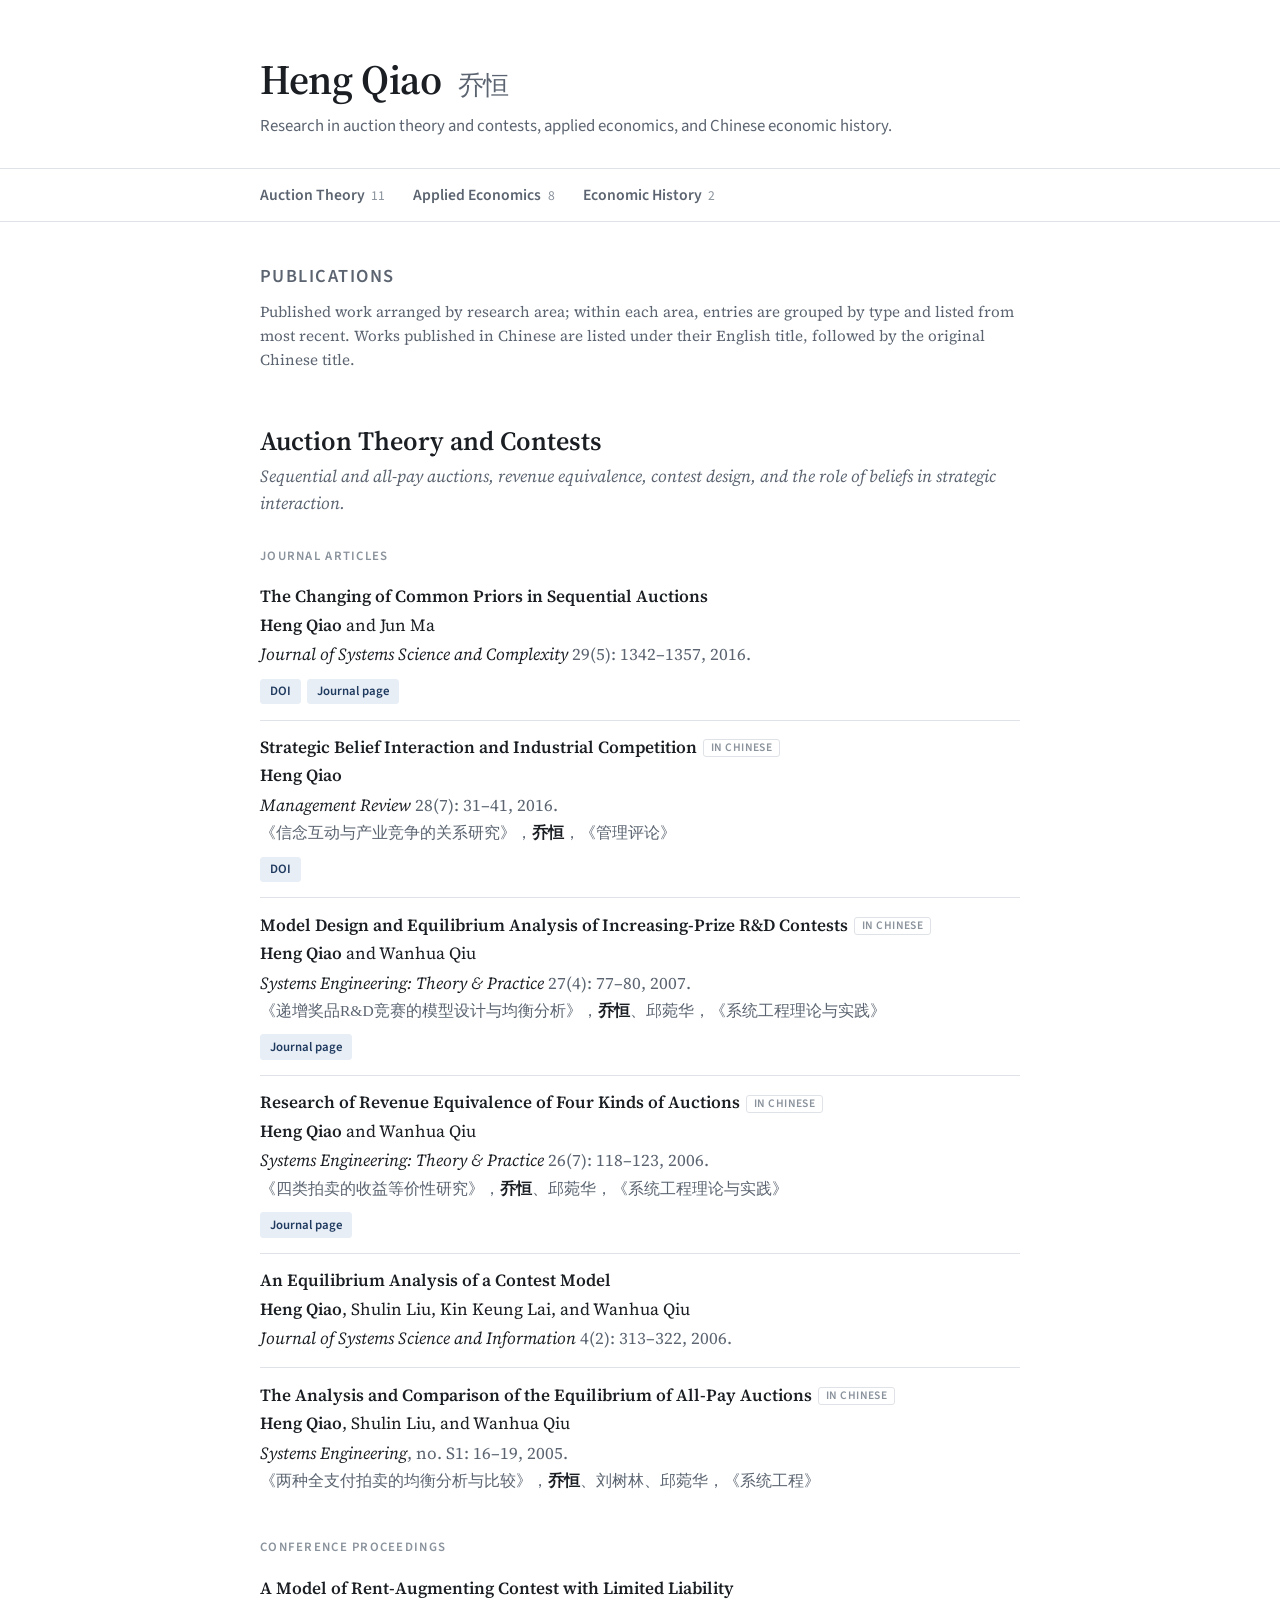
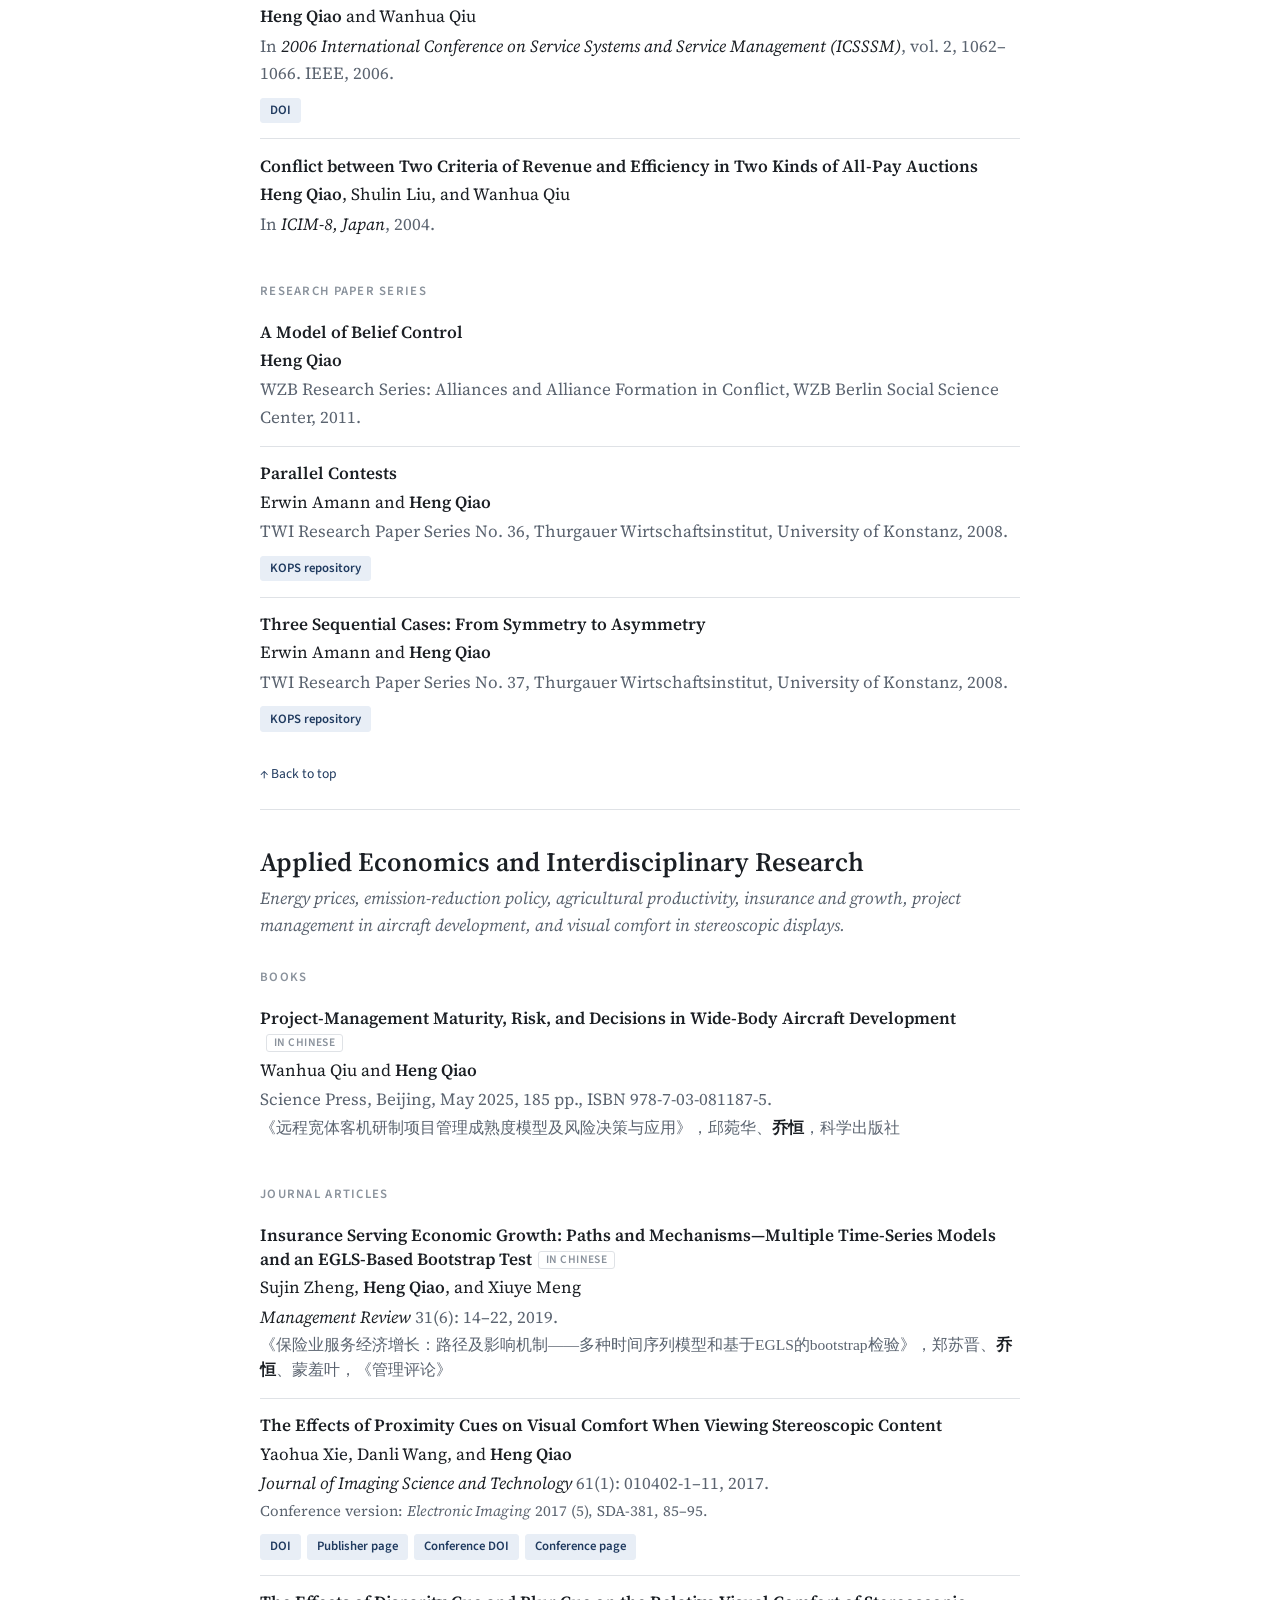
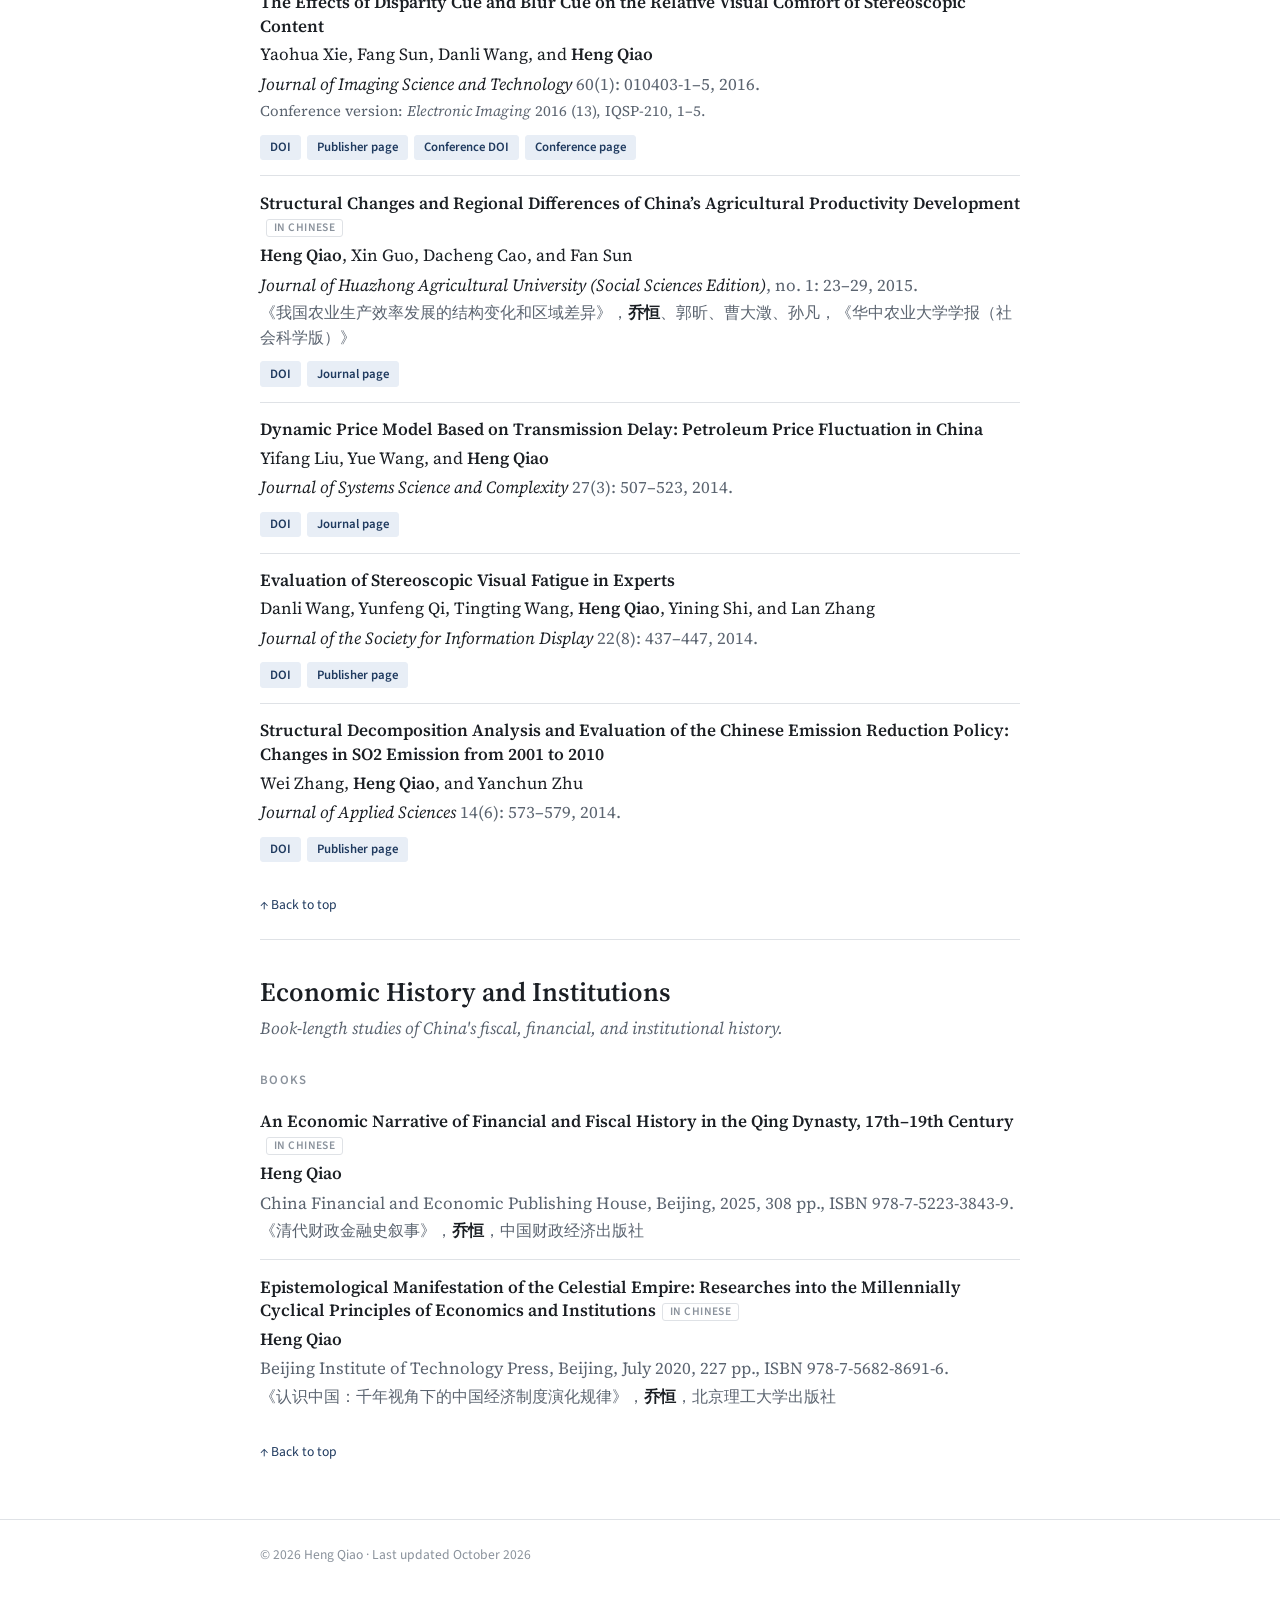
==== index.html @ 8ff8feac "Publish research website: publications by research area Co-Authored-By: Claude Opus 5.5 <noreply@ant" ====
<!DOCTYPE html>
<html lang="en">
<head>
  <meta charset="utf-8">
  <meta name="viewport" content="width=device-width, initial-scale=1">
  <title>Heng Qiao — Research</title>
  <meta name="description" content="Heng Qiao (乔恒): research in auction theory and contests, applied economics, and Chinese economic history.">
  <link rel="preconnect" href="https://fonts.googleapis.com">
  <link rel="preconnect" href="https://fonts.gstatic.com" crossorigin>
  <link rel="stylesheet" href="https://fonts.googleapis.com/css2?family=Source+Sans+3:wght@400;600&family=Source+Serif+4:ital,opsz,wght@0,8..60,400;0,8..60,600;1,8..60,400&display=swap">
  <link rel="stylesheet" href="css/style.css">
</head>
<body>
  <header class="masthead">
    <div class="wrap">
      <h1 class="name">Heng Qiao <span class="name-zh" lang="zh-CN">乔恒</span></h1>
      <p class="tagline">Research in auction theory and contests, applied economics, and Chinese economic history.</p>
    </div>
  </header>

  <nav class="section-nav" aria-label="Research areas">
    <div class="wrap">
      <ul id="section-nav-list"></ul>
    </div>
  </nav>

  <main class="wrap" id="top">
    <h2 class="page-title">Publications</h2>
    <p class="page-note">Published work arranged by research area; within each area, entries are grouped by type and listed from most recent. Works published in Chinese are listed under their English title, followed by the original Chinese title.</p>

    <div id="publications" aria-live="polite">
      <noscript><p class="status">This list needs JavaScript to display.</p></noscript>
    </div>
  </main>

  <footer class="site-footer">
    <div class="wrap">
      <p>© <span id="year-now">2026</span> Heng Qiao · Last updated <span id="updated">October 2026</span></p>
    </div>
  </footer>

  <script src="js/render-publications.js"></script>
</body>
</html>
---- css/style.css ----
:root {
  --ink: #1b1f24;
  --muted: #5b6470;
  --faint: #8a929c;
  --rule: #dfe2e6;
  --paper: #ffffff;
  --accent: #1f3a5f;
  --accent-soft: #e8eef6;
  --serif: "Source Serif 4", Georgia, "Times New Roman", serif;
  --sans: "Source Sans 3", "Helvetica Neue", Arial, sans-serif;
  --cjk: "Songti SC", "STSong", "Noto Serif CJK SC", "Source Han Serif SC", "SimSun", serif;
  --nav-h: 3.25rem;
}

@media (prefers-color-scheme: dark) {
  :root {
    --ink: #e6e8eb;
    --muted: #a7afb9;
    --faint: #7d8691;
    --rule: #2e343b;
    --paper: #14171b;
    --accent: #9cb8de;
    --accent-soft: #1e2a3a;
  }
}

* { box-sizing: border-box; }

html { scroll-behavior: smooth; }

body {
  margin: 0;
  background: var(--paper);
  color: var(--ink);
  font-family: var(--serif);
  font-size: 17px;
  line-height: 1.6;
  -webkit-font-smoothing: antialiased;
}

.wrap {
  max-width: 50rem;
  margin: 0 auto;
  padding: 0 1.25rem;
}

a { color: var(--accent); text-decoration: none; }
a:hover, a:focus-visible { text-decoration: underline; text-underline-offset: 2px; }

[lang="zh-CN"] { font-family: var(--cjk); }

/* Masthead */
.masthead { padding: 3.5rem 0 1.75rem; }

.name {
  margin: 0;
  font-weight: 600;
  font-size: 2.6rem;
  line-height: 1.15;
  letter-spacing: -0.01em;
}

.name-zh {
  margin-left: 0.5rem;
  font-size: 1.6rem;
  font-weight: 400;
  color: var(--muted);
}

.tagline {
  margin: 0.6rem 0 0;
  font-family: var(--sans);
  font-size: 1.05rem;
  color: var(--muted);
}

/* Section navigation */
.section-nav {
  position: sticky;
  top: 0;
  z-index: 10;
  background: var(--paper);
  border-top: 1px solid var(--rule);
  border-bottom: 1px solid var(--rule);
}

.section-nav ul {
  display: flex;
  flex-wrap: wrap;
  gap: 0.25rem 1.75rem;
  margin: 0;
  padding: 0;
  list-style: none;
}

.section-nav a {
  display: inline-flex;
  align-items: baseline;
  gap: 0.4rem;
  min-height: var(--nav-h);
  padding: 0.85rem 0 0.7rem;
  border-bottom: 2px solid transparent;
  font-family: var(--sans);
  font-size: 0.98rem;
  font-weight: 600;
  color: var(--muted);
  text-decoration: none;
}

.section-nav a:hover { color: var(--ink); }

.section-nav a.active {
  color: var(--accent);
  border-bottom-color: var(--accent);
}

.section-nav .count {
  font-weight: 400;
  font-size: 0.85rem;
  color: var(--faint);
}

/* Page heading */
.page-title {
  margin: 2.5rem 0 0.5rem;
  font-size: 1.15rem;
  font-family: var(--sans);
  font-weight: 600;
  letter-spacing: 0.08em;
  text-transform: uppercase;
  color: var(--muted);
}

.page-note {
  margin: 0 0 1rem;
  color: var(--muted);
  font-size: 0.95rem;
}

/* Research sections */
.research-section {
  padding-top: 1.5rem;
  scroll-margin-top: calc(var(--nav-h) + 0.5rem);
}

.research-section + .research-section {
  margin-top: 1.5rem;
  border-top: 1px solid var(--rule);
}

.research-section h2 {
  margin: 0.75rem 0 0.35rem;
  font-size: 1.65rem;
  font-weight: 600;
  line-height: 1.25;
}

.section-blurb {
  margin: 0 0 1.25rem;
  font-style: italic;
  color: var(--muted);
}

.group-title {
  margin: 1.75rem 0 0.25rem;
  font-family: var(--sans);
  font-size: 0.8rem;
  font-weight: 600;
  letter-spacing: 0.1em;
  text-transform: uppercase;
  color: var(--faint);
}

/* Entries */
.pub-list {
  margin: 0;
  padding: 0;
  list-style: none;
}

.pub {
  padding: 0.95rem 0;
  border-bottom: 1px solid var(--rule);
}

.pub:last-child { border-bottom: 0; }

.pub-title {
  margin: 0;
  font-size: 1.07rem;
  font-weight: 600;
  line-height: 1.4;
}

.pub-authors,
.pub-venue,
.pub-zh,
.pub-conf {
  margin: 0.15rem 0 0;
}

.pub-authors { color: var(--ink); }
.pub-authors .self { font-weight: 600; }

.pub-venue { color: var(--muted); }
.pub-venue em { color: var(--ink); }

.pub-zh {
  color: var(--muted);
  font-size: 0.97rem;
}

.pub-zh .self { font-weight: 600; color: var(--ink); }

.pub-conf {
  font-size: 0.93rem;
  color: var(--muted);
}

.tag {
  display: inline-block;
  margin-left: 0.4rem;
  padding: 0 0.4rem;
  border: 1px solid var(--rule);
  border-radius: 3px;
  font-family: var(--sans);
  font-size: 0.72rem;
  font-weight: 600;
  letter-spacing: 0.04em;
  text-transform: uppercase;
  vertical-align: 0.15em;
  color: var(--faint);
}

.pub-links {
  display: flex;
  flex-wrap: wrap;
  gap: 0.4rem;
  margin: 0.5rem 0 0;
  padding: 0;
  list-style: none;
}

.pub-links a {
  display: inline-block;
  padding: 0.1rem 0.55rem;
  border: 1px solid var(--accent-soft);
  border-radius: 3px;
  background: var(--accent-soft);
  font-family: var(--sans);
  font-size: 0.8rem;
  font-weight: 600;
  color: var(--accent);
}

.pub-links a:hover { border-color: var(--accent); text-decoration: none; }

.back-top {
  margin: 1rem 0 0;
  font-family: var(--sans);
  font-size: 0.85rem;
}

.status { color: var(--muted); }

/* Footer */
.site-footer {
  margin-top: 3.5rem;
  padding: 1.5rem 0 2.5rem;
  border-top: 1px solid var(--rule);
  font-family: var(--sans);
  font-size: 0.85rem;
  color: var(--faint);
}

.site-footer p { margin: 0; }

@media (max-width: 600px) {
  body { font-size: 16px; }
  .wrap { padding: 0 1rem; }
  .masthead { padding: 2.25rem 0 1.25rem; }
  .name { font-size: 2.05rem; }
  .name-zh { display: block; margin: 0.2rem 0 0; font-size: 1.3rem; }
  .section-nav ul {
    flex-wrap: nowrap;
    gap: 0 1rem;
    overflow-x: auto;
    scrollbar-width: none;
  }
  .section-nav a { font-size: 0.88rem; white-space: nowrap; }
  .section-nav .count { display: none; }
  .research-section h2 { font-size: 1.4rem; }
}

@media print {
  .section-nav, .back-top { display: none; }
  .pub { break-inside: avoid; }
  a { color: inherit; }
}
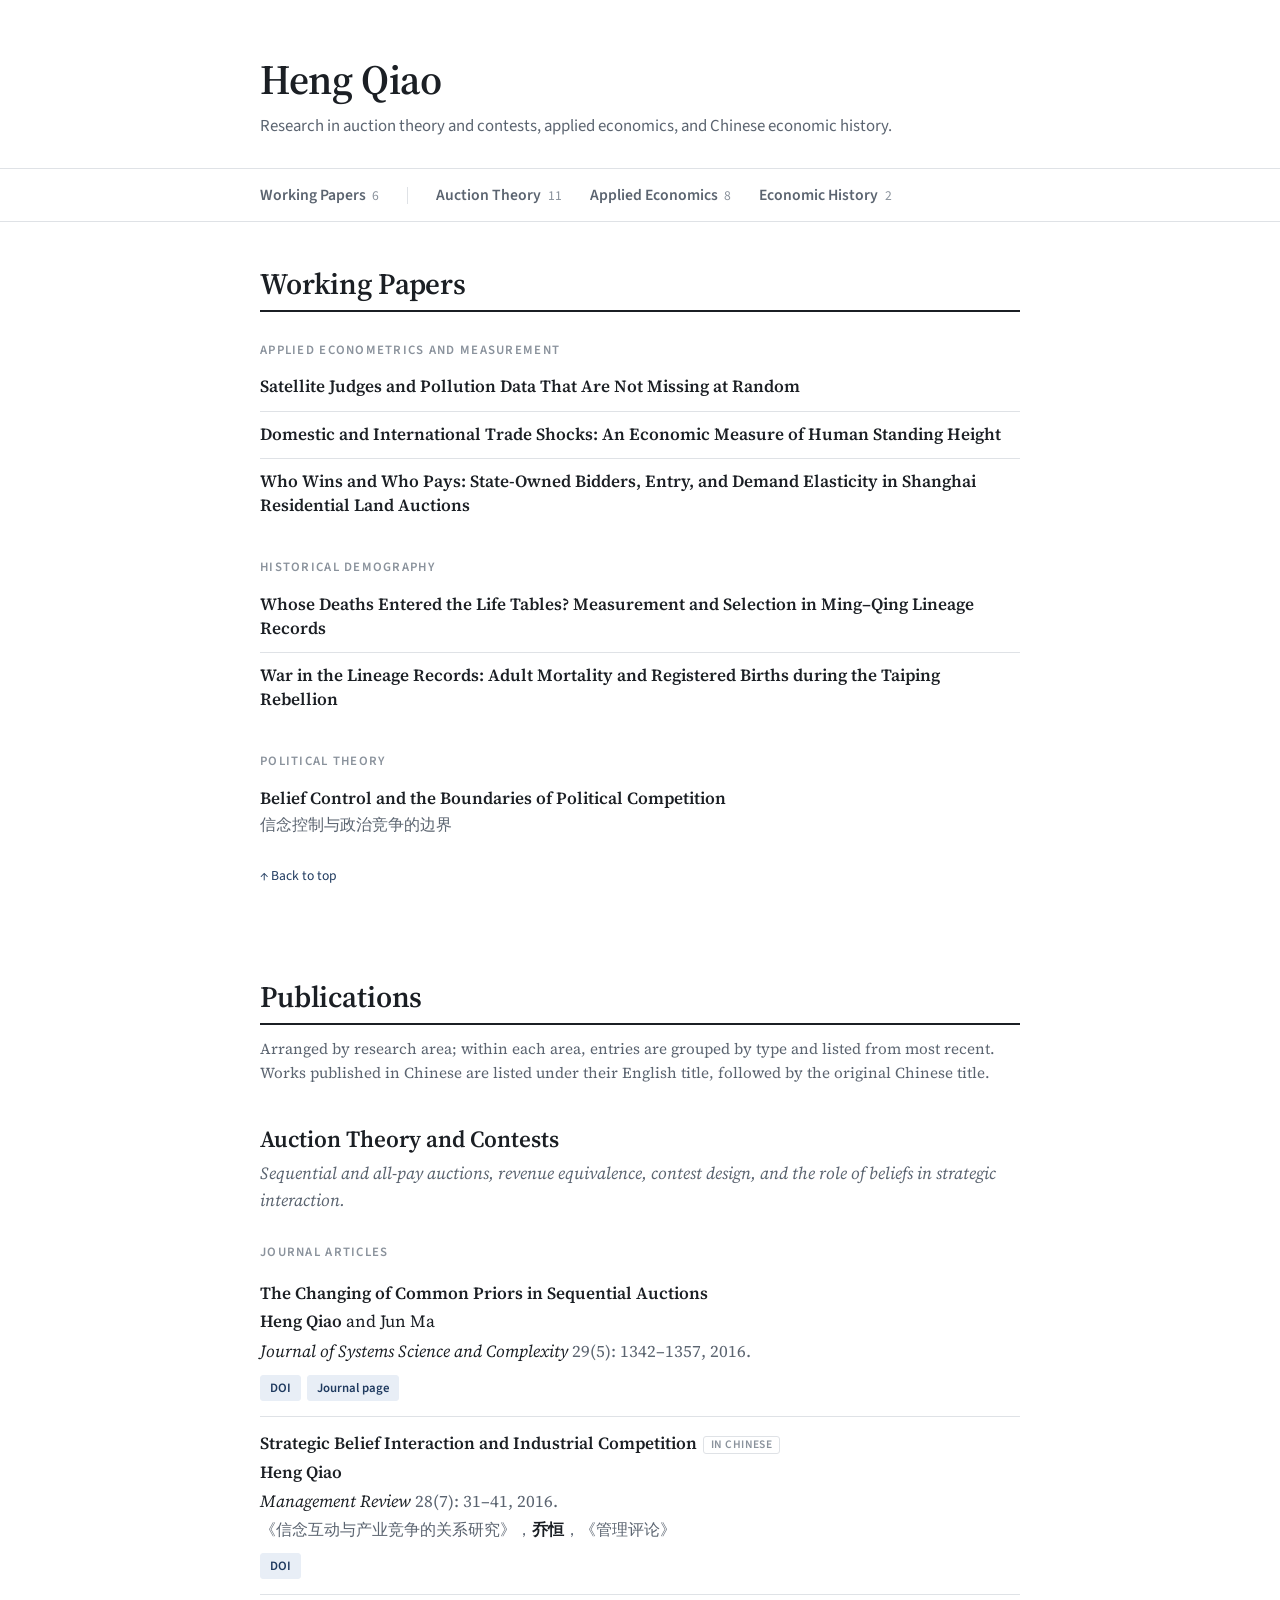
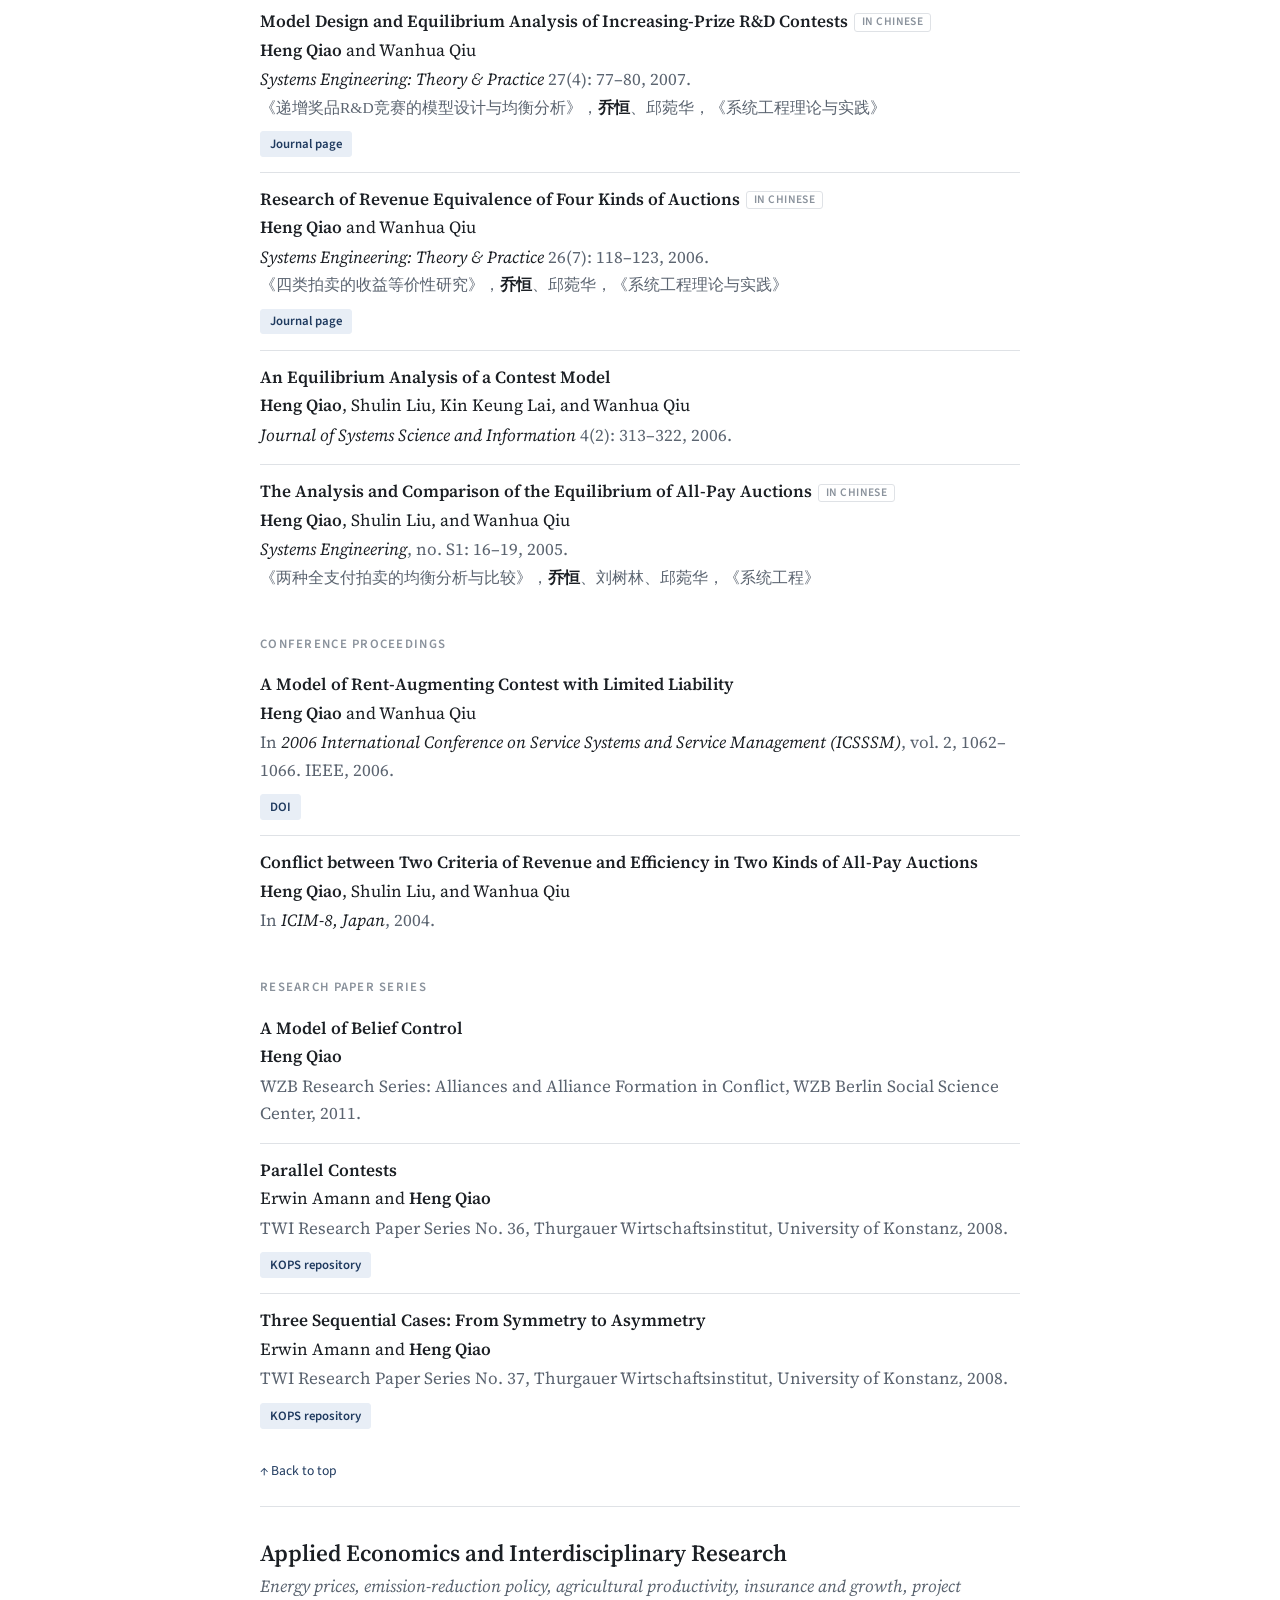
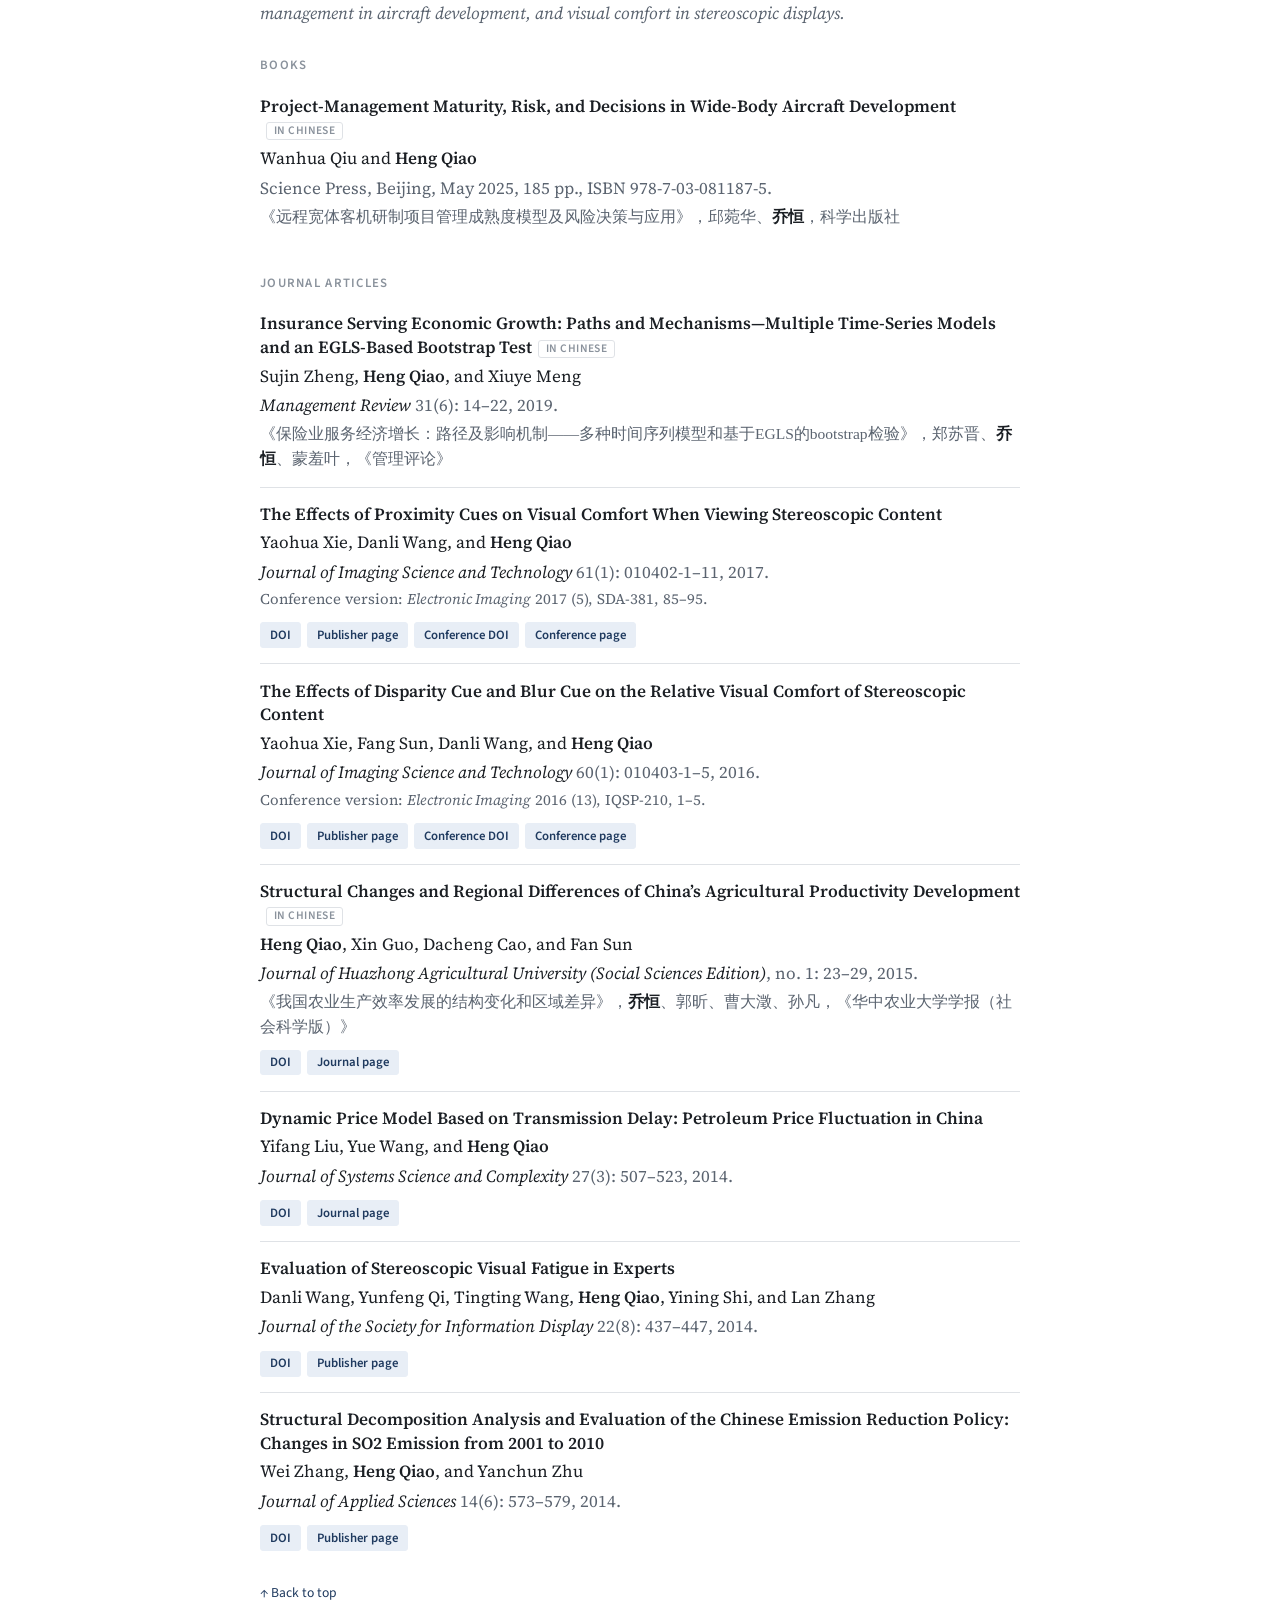
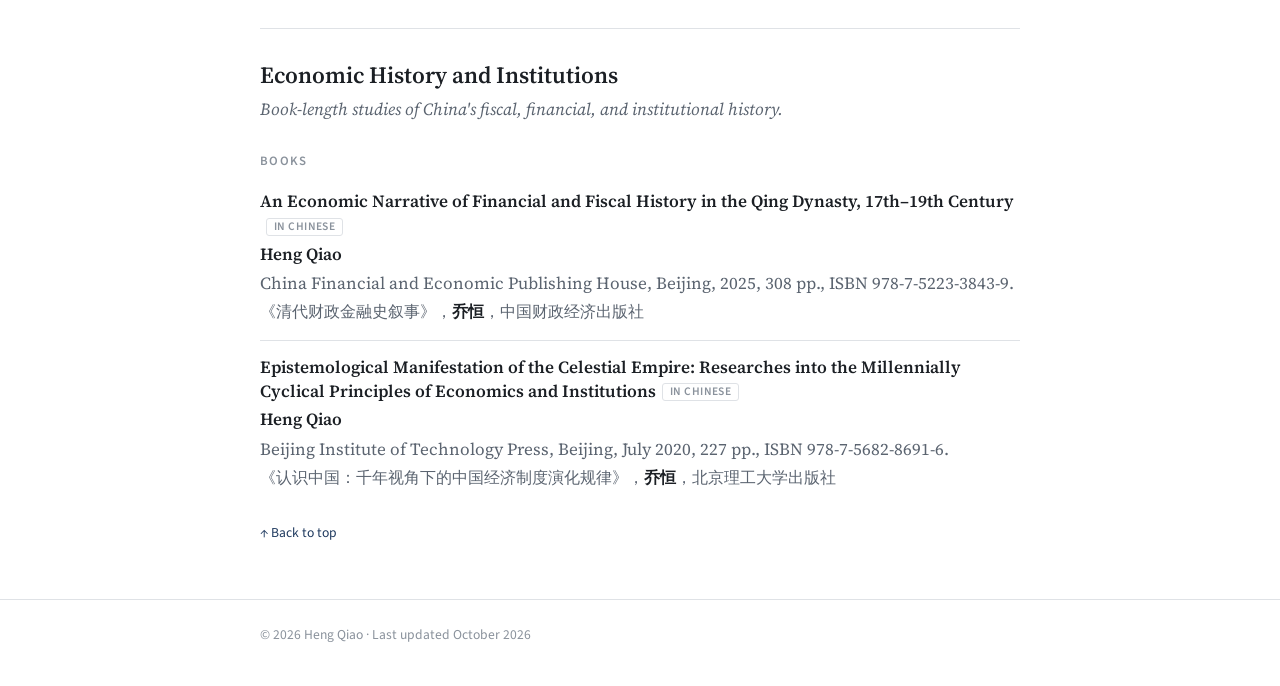
==== commit f35037d4: "Add Working Papers section; English-only header Co-Authored-By: Claude Opus 5.5 <noreply@anthropic.c" ====
--- a/index.html
+++ b/index.html
@@ -4,7 +4,7 @@
   <meta charset="utf-8">
   <meta name="viewport" content="width=device-width, initial-scale=1">
   <title>Heng Qiao — Research</title>
-  <meta name="description" content="Heng Qiao (乔恒): research in auction theory and contests, applied economics, and Chinese economic history.">
+  <meta name="description" content="Heng Qiao: research in auction theory and contests, applied economics, and Chinese economic history.">
   <link rel="preconnect" href="https://fonts.googleapis.com">
   <link rel="preconnect" href="https://fonts.gstatic.com" crossorigin>
   <link rel="stylesheet" href="https://fonts.googleapis.com/css2?family=Source+Sans+3:wght@400;600&family=Source+Serif+4:ital,opsz,wght@0,8..60,400;0,8..60,600;1,8..60,400&display=swap">
@@ -13,7 +13,7 @@
 <body>
   <header class="masthead">
     <div class="wrap">
-      <h1 class="name">Heng Qiao <span class="name-zh" lang="zh-CN">乔恒</span></h1>
+      <h1 class="name">Heng Qiao</h1>
       <p class="tagline">Research in auction theory and contests, applied economics, and Chinese economic history.</p>
     </div>
   </header>
@@ -25,10 +25,7 @@
   </nav>
 
   <main class="wrap" id="top">
-    <h2 class="page-title">Publications</h2>
-    <p class="page-note">Published work arranged by research area; within each area, entries are grouped by type and listed from most recent. Works published in Chinese are listed under their English title, followed by the original Chinese title.</p>
-
-    <div id="publications" aria-live="polite">
+    <div id="research" aria-live="polite">
       <noscript><p class="status">This list needs JavaScript to display.</p></noscript>
     </div>
   </main>
--- a/css/style.css
+++ b/css/style.css
@@ -60,13 +60,6 @@
   letter-spacing: -0.01em;
 }
 
-.name-zh {
-  margin-left: 0.5rem;
-  font-size: 1.6rem;
-  font-weight: 400;
-  color: var(--muted);
-}
-
 .tagline {
   margin: 0.6rem 0 0;
   font-family: var(--sans);
@@ -114,43 +107,58 @@
   border-bottom-color: var(--accent);
 }
 
+.section-nav .nav-short { display: none; }
+
+.section-nav .nav-sep {
+  align-self: center;
+  width: 1px;
+  height: 1.1rem;
+  background: var(--rule);
+}
+
 .section-nav .count {
   font-weight: 400;
   font-size: 0.85rem;
   color: var(--faint);
 }
 
-/* Page heading */
-.page-title {
-  margin: 2.5rem 0 0.5rem;
-  font-size: 1.15rem;
-  font-family: var(--sans);
-  font-weight: 600;
-  letter-spacing: 0.08em;
-  text-transform: uppercase;
-  color: var(--muted);
+/* Parts: Working Papers, Publications */
+.part { padding-top: 0.5rem; }
+.part + .part { margin-top: 3rem; }
+
+.part-title {
+  margin: 2.25rem 0 0.75rem;
+  padding-bottom: 0.5rem;
+  border-bottom: 2px solid var(--ink);
+  font-size: 1.85rem;
+  font-weight: 600;
+  line-height: 1.2;
+  letter-spacing: -0.005em;
 }
 
 .page-note {
-  margin: 0 0 1rem;
+  margin: 0 0 0.5rem;
   color: var(--muted);
   font-size: 0.95rem;
 }
 
 /* Research sections */
 .research-section {
+  scroll-margin-top: calc(var(--nav-h) + 0.5rem);
+}
+
+.area {
   padding-top: 1.5rem;
-  scroll-margin-top: calc(var(--nav-h) + 0.5rem);
-}
-
-.research-section + .research-section {
+}
+
+.area + .area {
   margin-top: 1.5rem;
   border-top: 1px solid var(--rule);
 }
 
-.research-section h2 {
-  margin: 0.75rem 0 0.35rem;
-  font-size: 1.65rem;
+.area-title {
+  margin: 0.5rem 0 0.35rem;
+  font-size: 1.45rem;
   font-weight: 600;
   line-height: 1.25;
 }
@@ -184,6 +192,8 @@
 }
 
 .pub:last-child { border-bottom: 0; }
+
+.pub.wp { padding: 0.7rem 0; }
 
 .pub-title {
   margin: 0;
@@ -280,7 +290,6 @@
   .wrap { padding: 0 1rem; }
   .masthead { padding: 2.25rem 0 1.25rem; }
   .name { font-size: 2.05rem; }
-  .name-zh { display: block; margin: 0.2rem 0 0; font-size: 1.3rem; }
   .section-nav ul {
     flex-wrap: nowrap;
     gap: 0 1rem;
@@ -289,7 +298,10 @@
   }
   .section-nav a { font-size: 0.88rem; white-space: nowrap; }
   .section-nav .count { display: none; }
-  .research-section h2 { font-size: 1.4rem; }
+  .section-nav .nav-long { display: none; }
+  .section-nav .nav-short { display: inline; }
+  .part-title { font-size: 1.55rem; }
+  .area-title { font-size: 1.3rem; }
 }
 
 @media print {
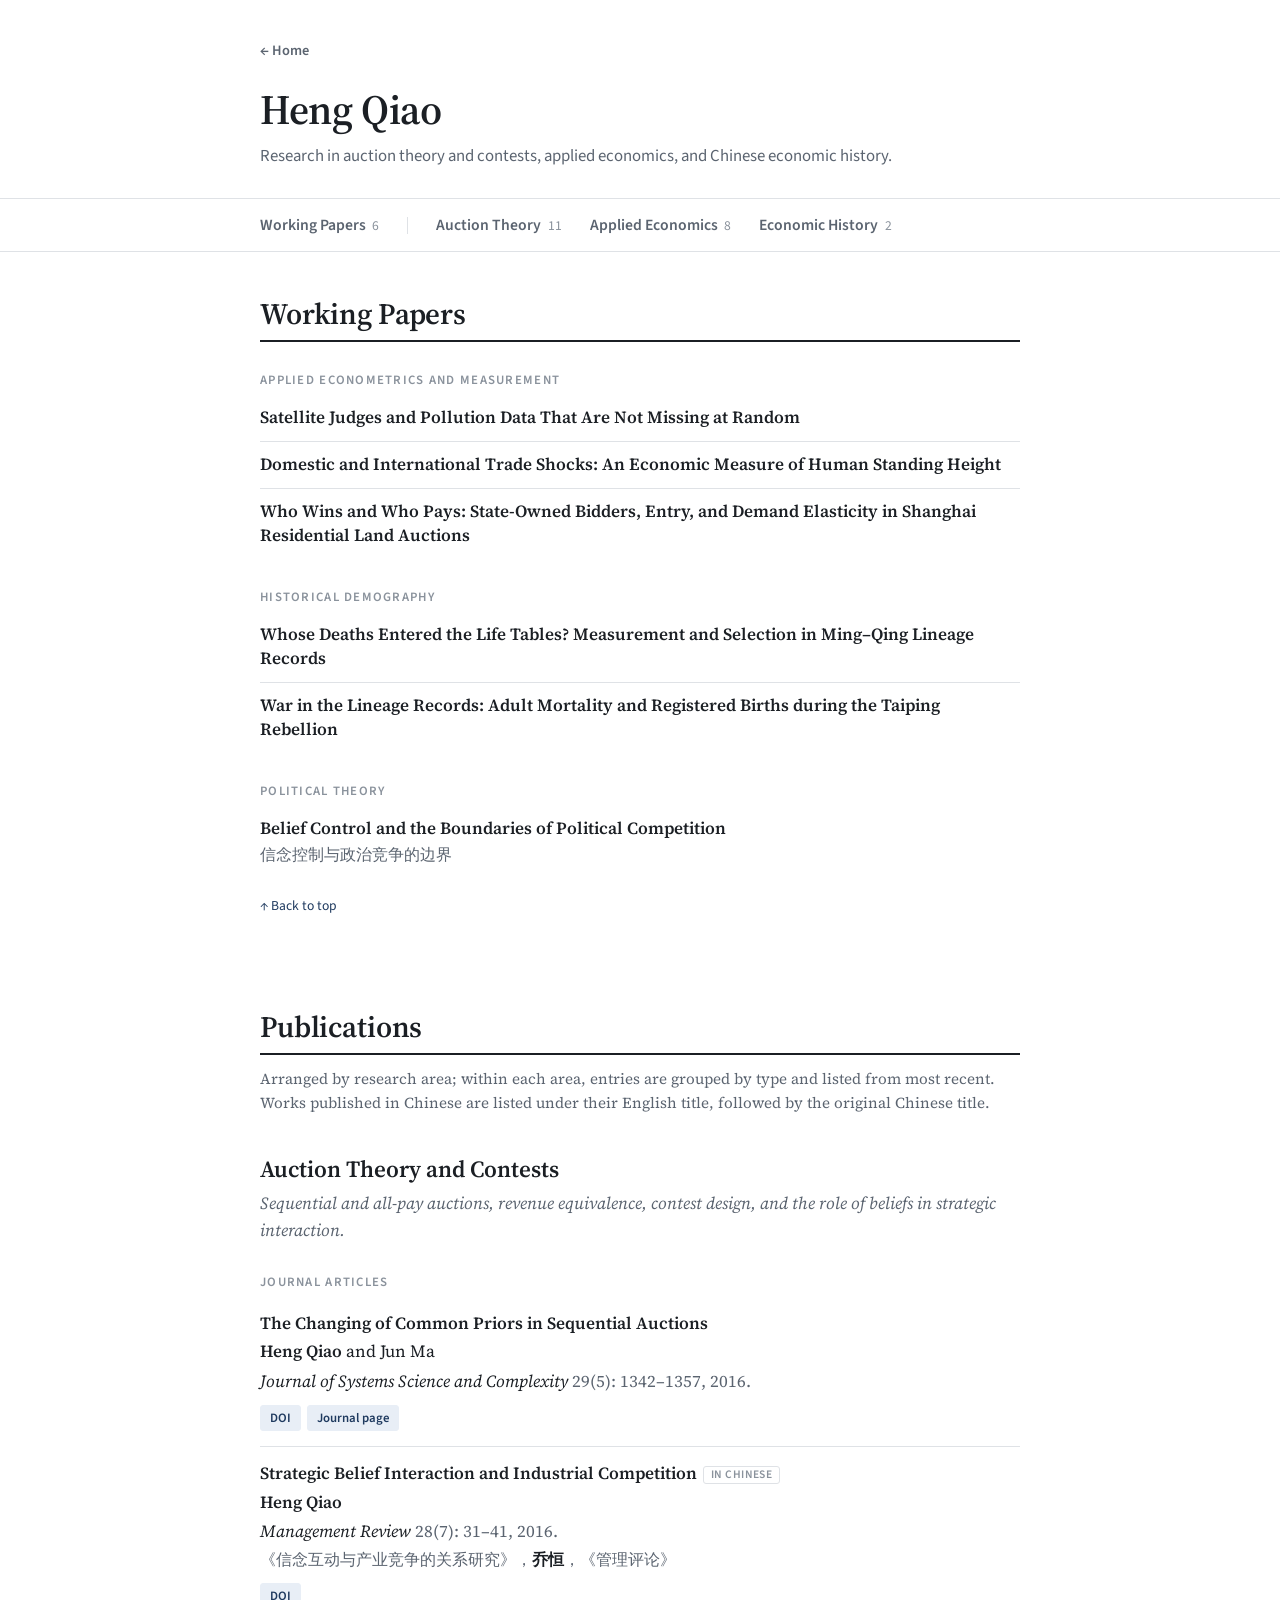
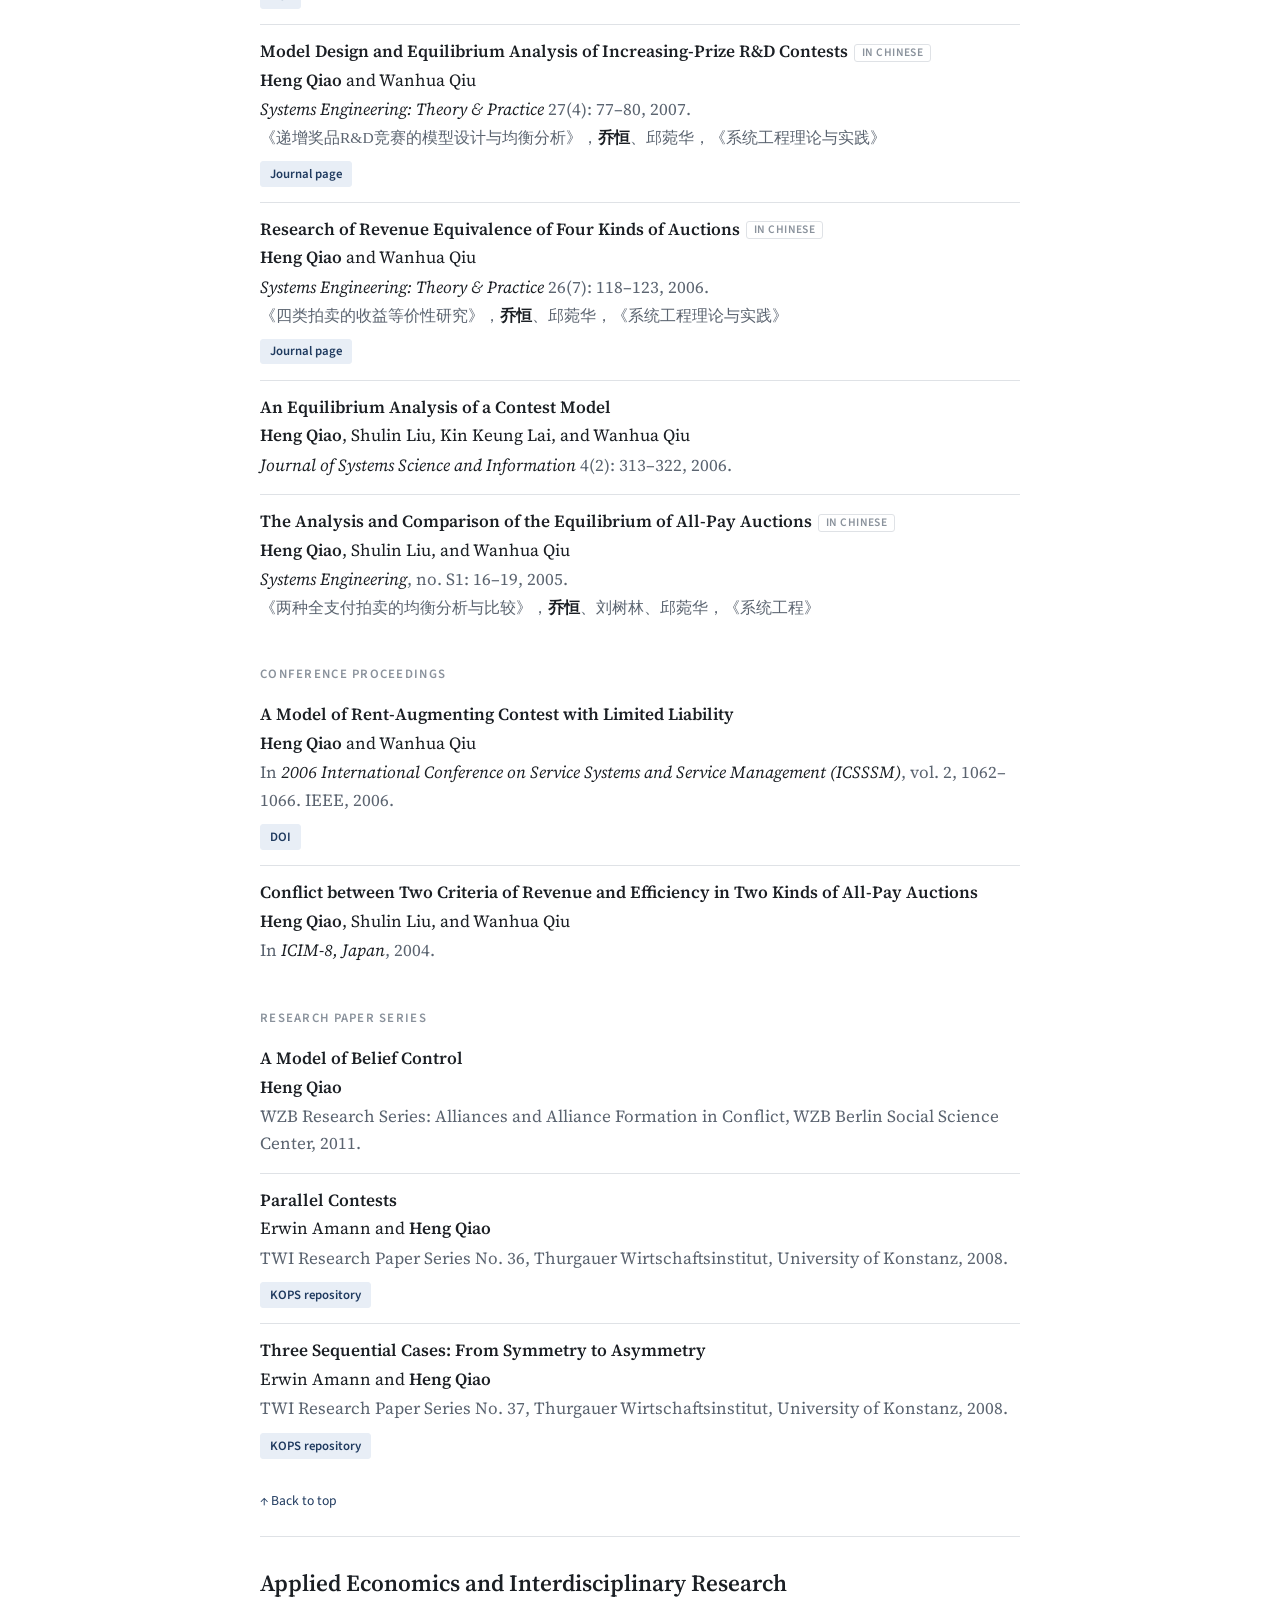
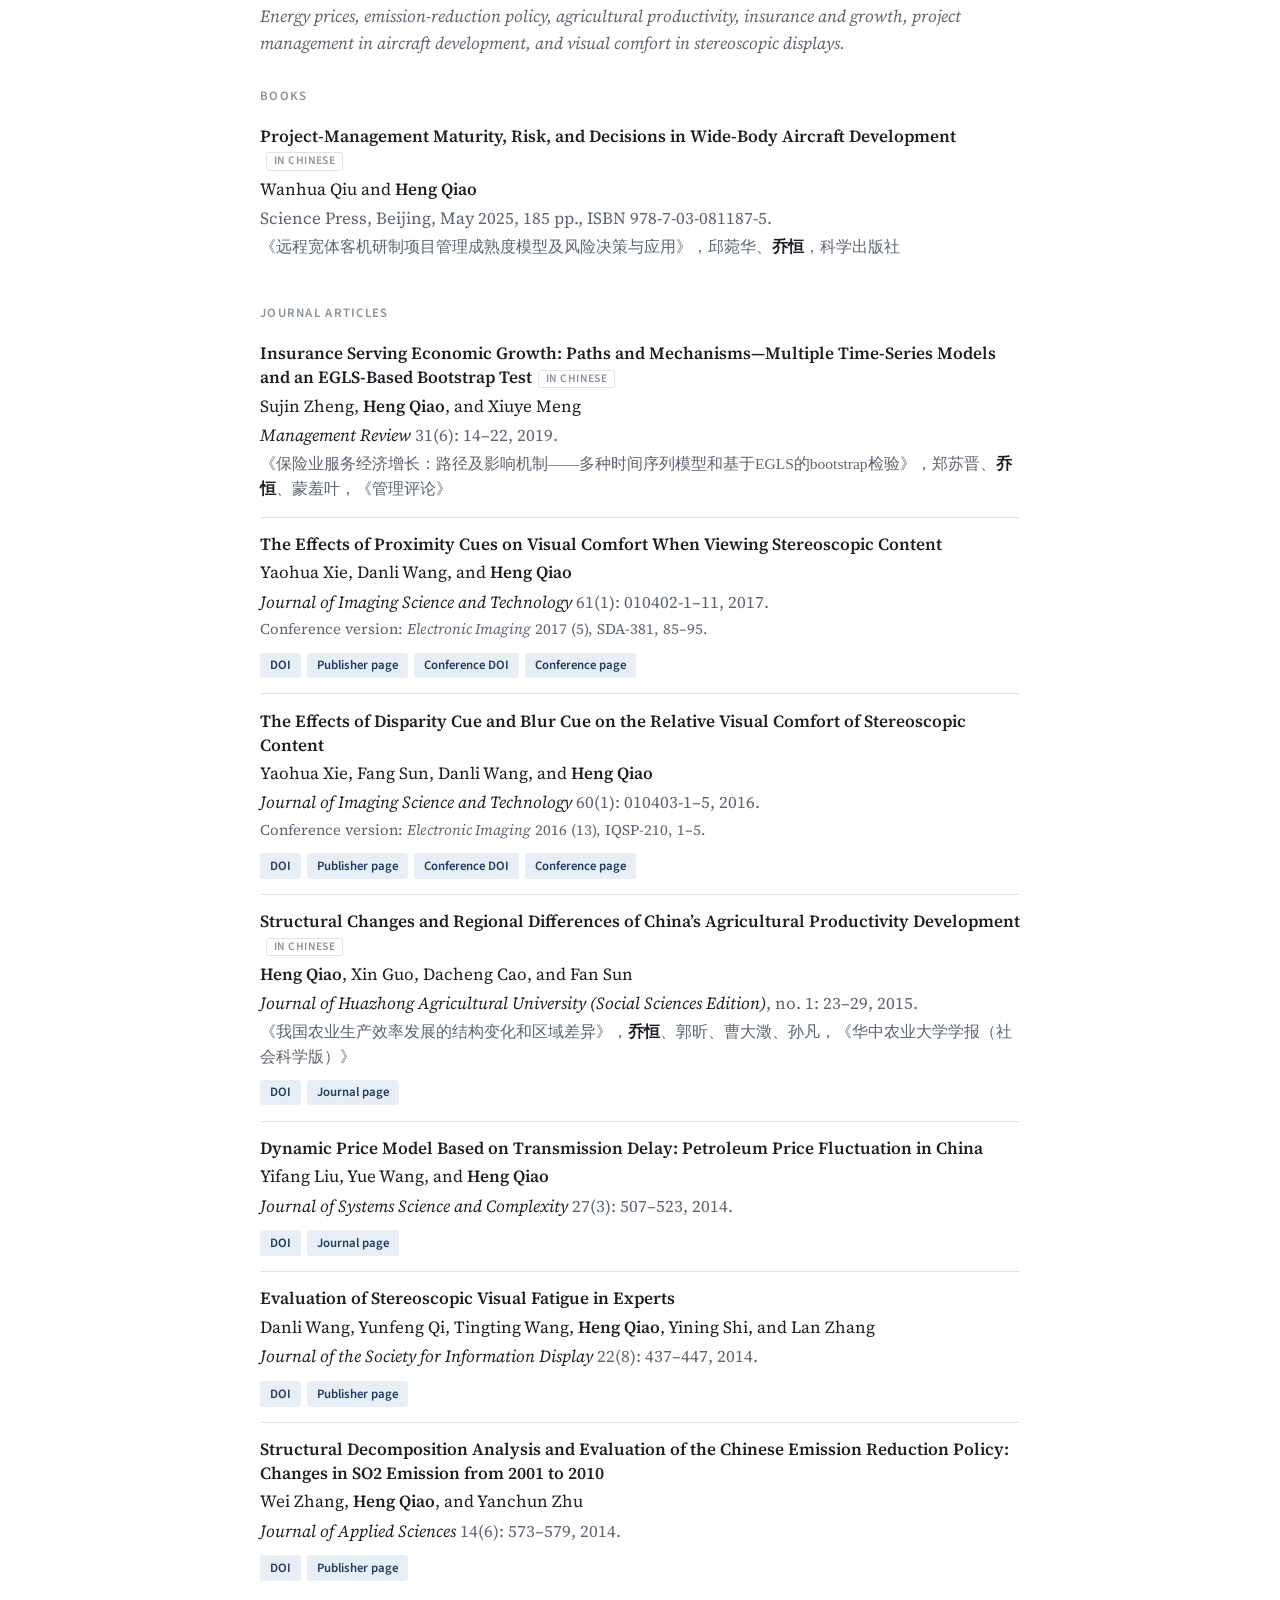
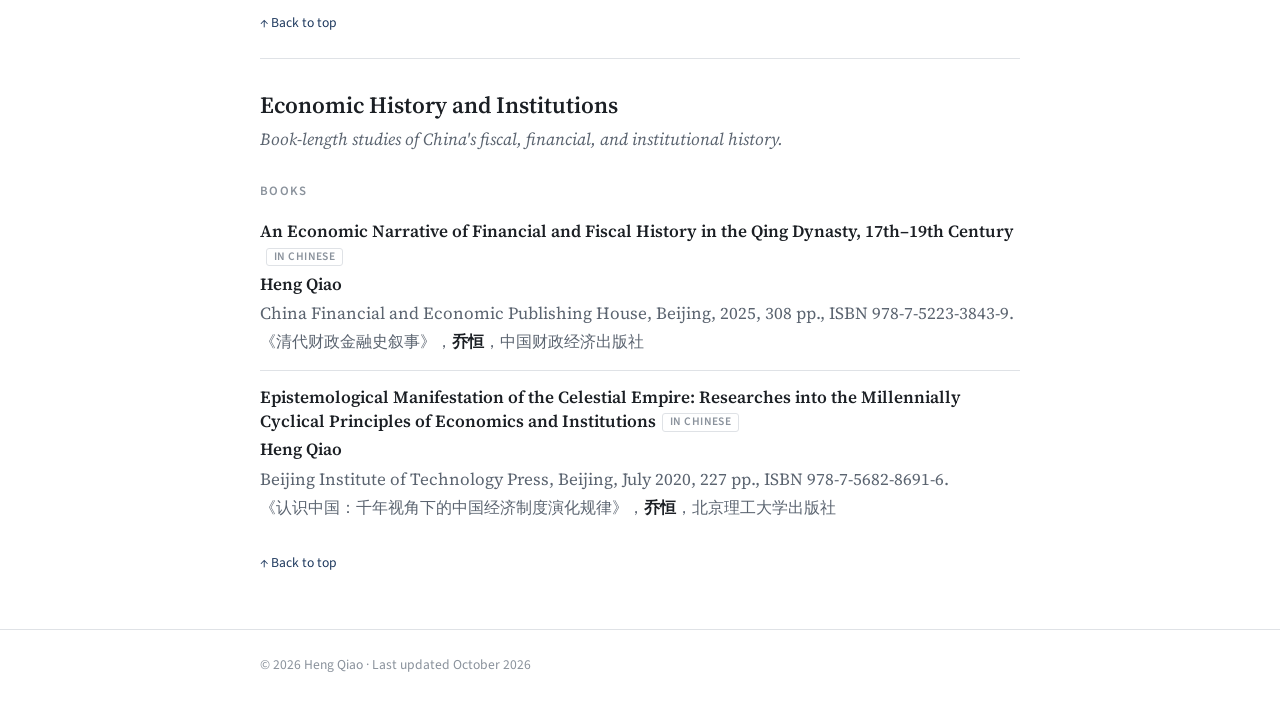
==== commit b2b06364: "Add home page with four research areas linked to publication anchors Add a self-contained welcome pa" ====
--- a/index.html
+++ b/index.html
@@ -13,6 +13,7 @@
 <body>
   <header class="masthead">
     <div class="wrap">
+      <a class="home-link" href="../">← Home</a>
       <h1 class="name">Heng Qiao</h1>
       <p class="tagline">Research in auction theory and contests, applied economics, and Chinese economic history.</p>
     </div>
--- a/css/style.css
+++ b/css/style.css
@@ -50,7 +50,18 @@
 [lang="zh-CN"] { font-family: var(--cjk); }
 
 /* Masthead */
-.masthead { padding: 3.5rem 0 1.75rem; }
+.masthead { padding: 2.25rem 0 1.75rem; }
+
+.home-link {
+  display: inline-block;
+  margin: 0 0 1.5rem;
+  font-family: var(--sans);
+  font-size: 0.9rem;
+  font-weight: 600;
+  color: var(--muted);
+}
+
+.home-link:hover { color: var(--accent); text-decoration: none; }
 
 .name {
   margin: 0;
@@ -193,6 +204,22 @@
 
 .pub:last-child { border-bottom: 0; }
 
+/* Deep links from the home page land on a single entry or group. */
+.pub,
+.group-title {
+  scroll-margin-top: calc(var(--nav-h) + 1rem);
+}
+
+.pub:target {
+  margin: 0 -0.75rem;
+  padding-left: 0.75rem;
+  padding-right: 0.75rem;
+  border-radius: 4px;
+  background: var(--accent-soft);
+}
+
+.group-title:target { color: var(--accent); }
+
 .pub.wp { padding: 0.7rem 0; }
 
 .pub-title {
@@ -288,7 +315,8 @@
 @media (max-width: 600px) {
   body { font-size: 16px; }
   .wrap { padding: 0 1rem; }
-  .masthead { padding: 2.25rem 0 1.25rem; }
+  .masthead { padding: 1.5rem 0 1.25rem; }
+  .home-link { margin-bottom: 1rem; }
   .name { font-size: 2.05rem; }
   .section-nav ul {
     flex-wrap: nowrap;
